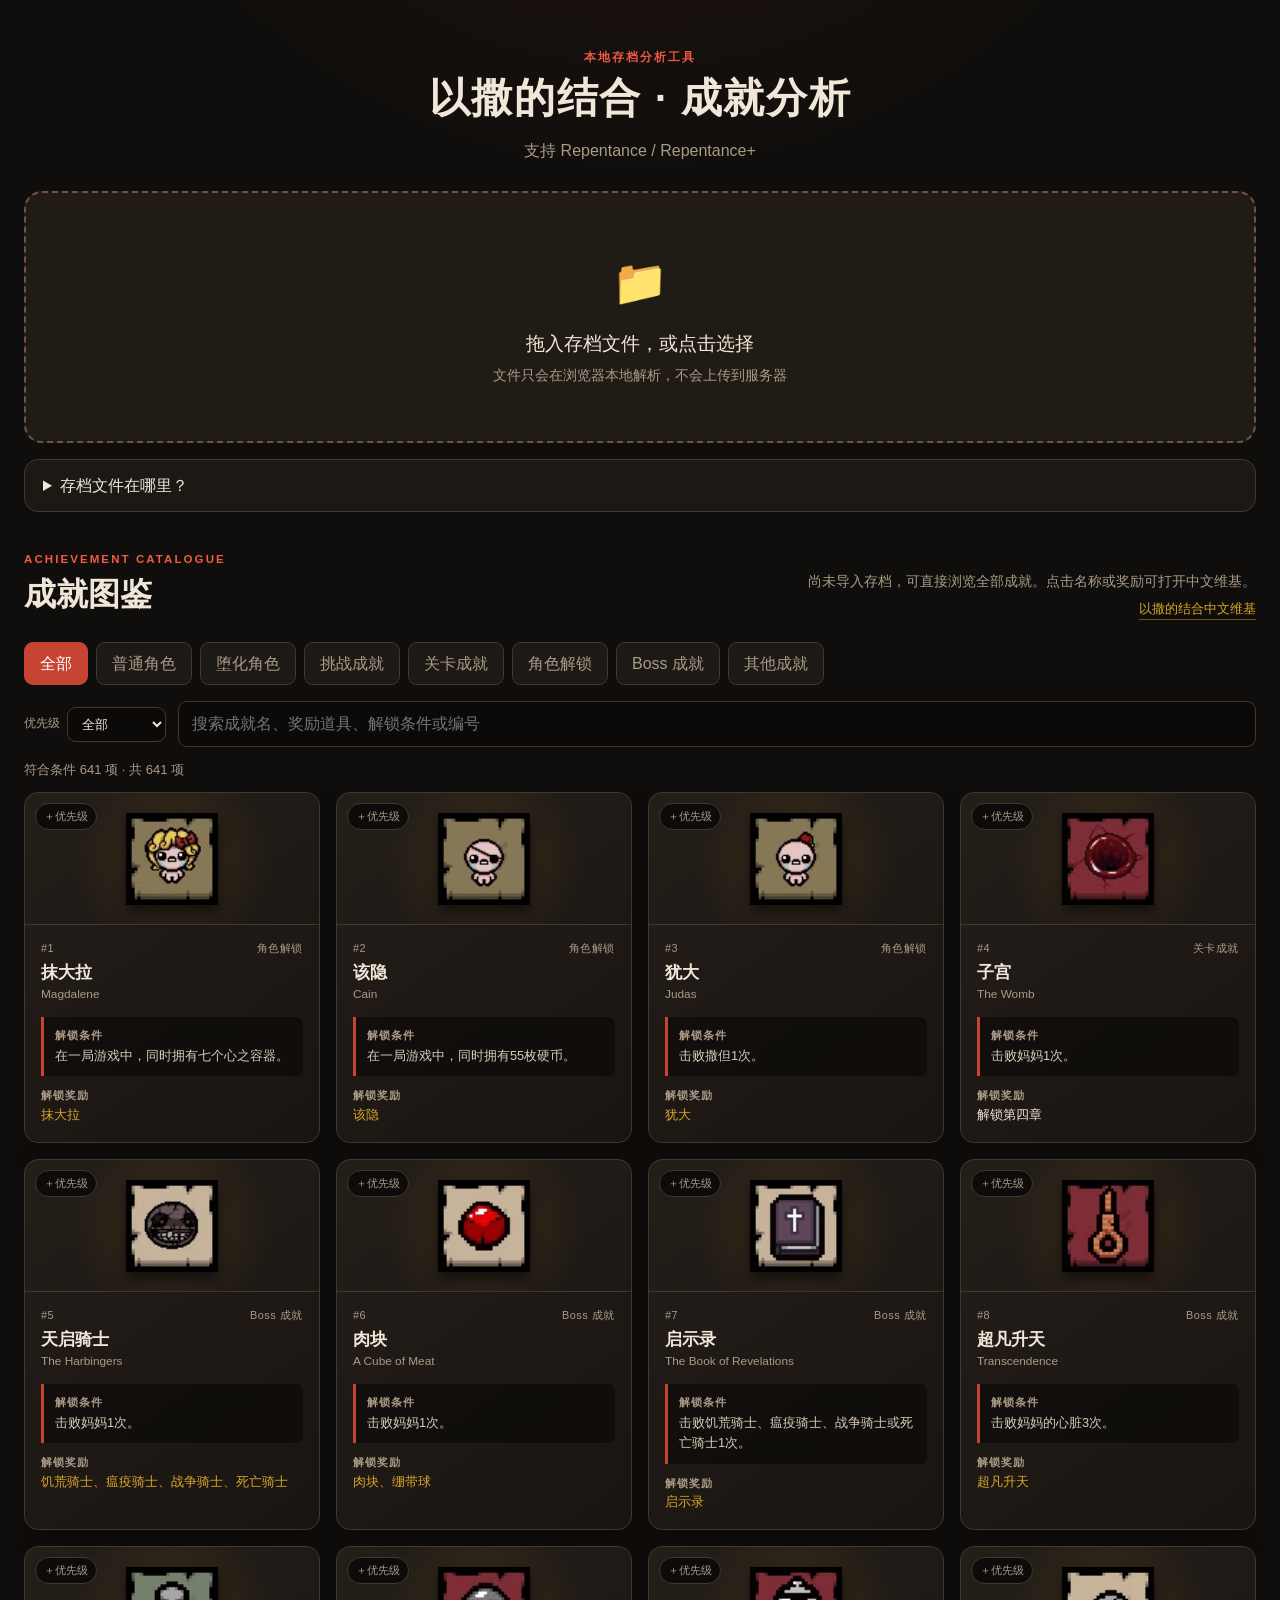
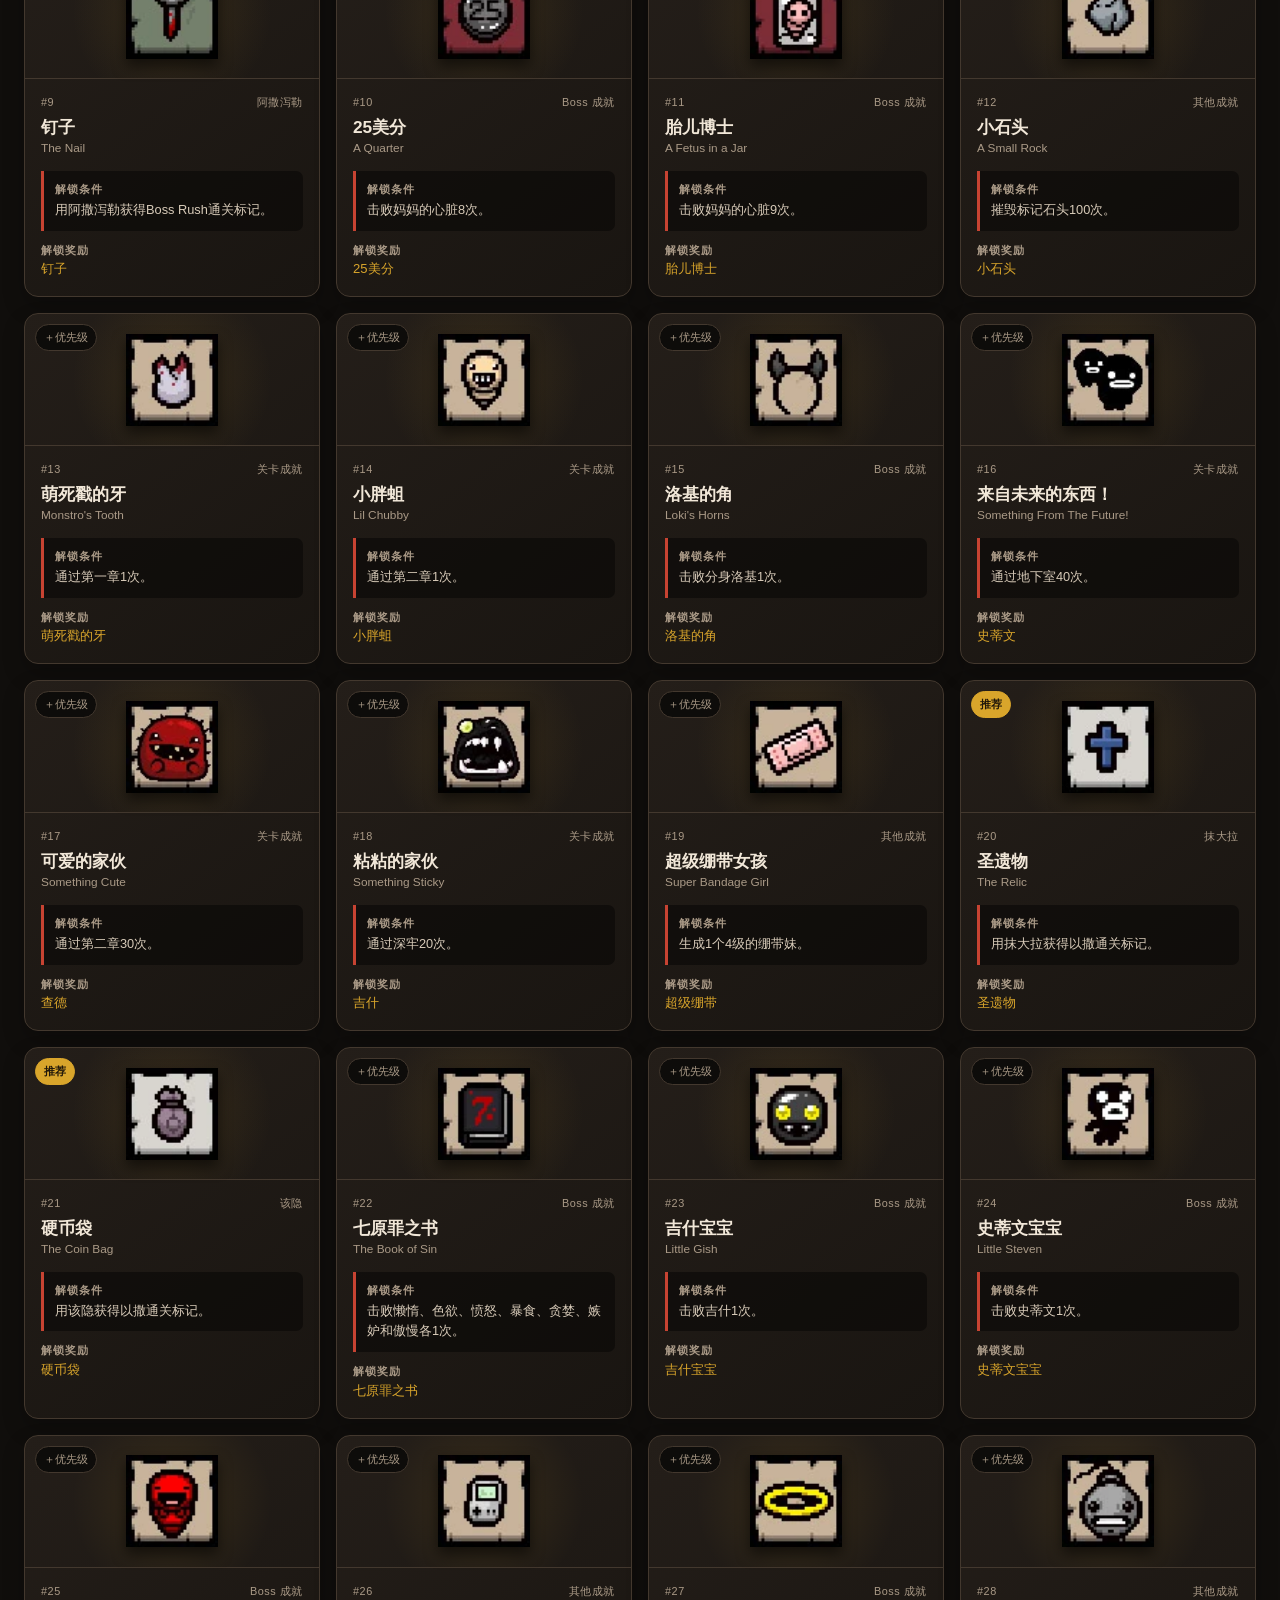
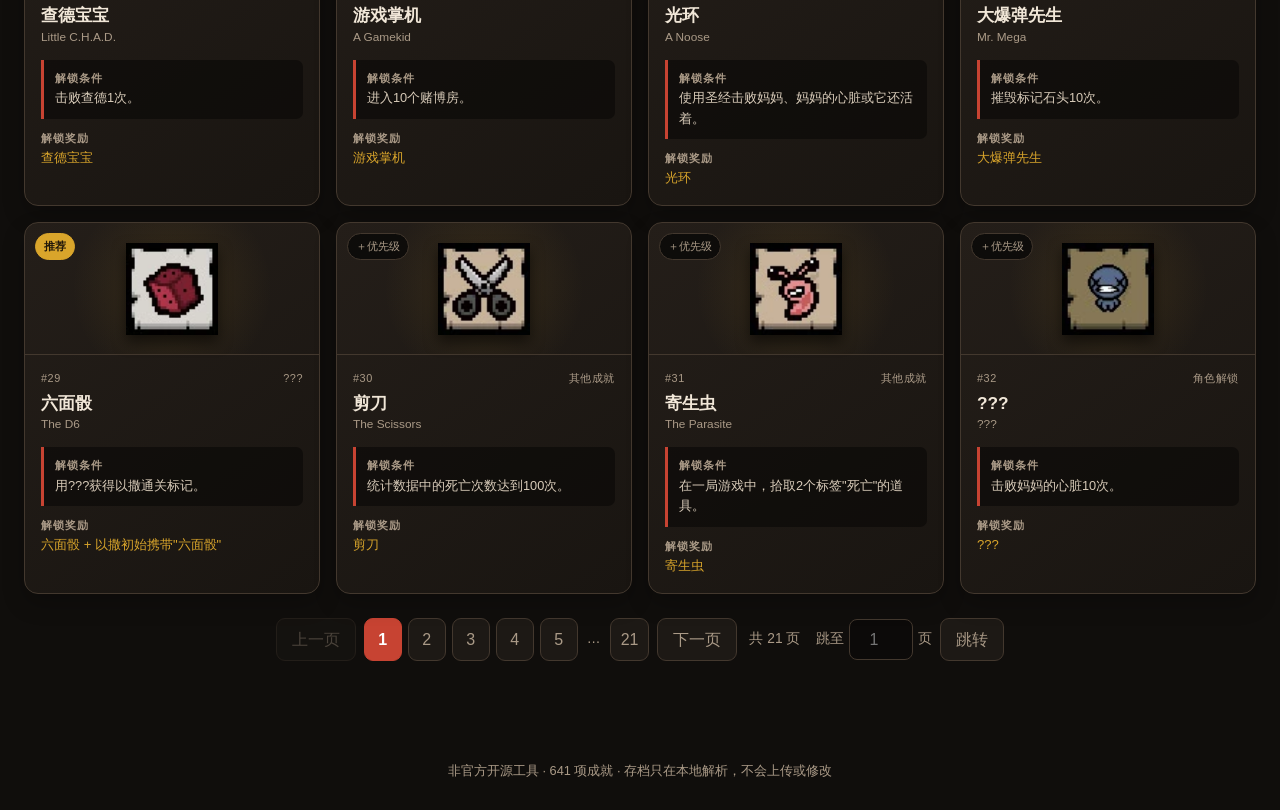
==== index.html @ 1d51459d "Release v1.0.0" ====
<!DOCTYPE html>
<html lang="zh-CN">
<head>
  <meta charset="UTF-8" />
  <meta name="viewport" content="width=device-width, initial-scale=1.0" />
  <title>以撒的结合 · 成就分析</title>
  <link rel="stylesheet" href="css/style.css" />
</head>
<body>
  <header class="site-header">
    <p class="eyebrow">本地存档分析工具</p>
    <h1>以撒的结合 · 成就分析</h1>
    <p class="subtitle">支持 Repentance / Repentance+</p>
  </header>

  <main>
    <section id="upload-section">
      <div id="drop-zone" tabindex="0" role="button" aria-label="选择或拖入存档文件">
        <div class="drop-icon" aria-hidden="true">📁</div>
        <p class="drop-title">拖入存档文件，或点击选择</p>
        <p class="drop-hint">文件只会在浏览器本地解析，不会上传到服务器</p>
        <input type="file" id="file-input" accept=".dat" hidden />
      </div>

      <details class="help-box">
        <summary>存档文件在哪里？</summary>
        <div class="help-content">
          <p><strong>忏悔 Repentance：</strong></p>
          <code>C:\Users\&lt;用户名&gt;\Documents\My Games\Binding of Isaac Repentance\rep_persistentgamedata1.dat</code>
          <p><strong>忏悔+ Repentance+：</strong></p>
          <code>C:\Users\&lt;用户名&gt;\Documents\My Games\Binding of Isaac Repentance+\rep+persistentgamedata1.dat</code>
          <p class="note">文件名结尾的 1 / 2 / 3 对应游戏内三个存档位。启用 Steam 云同步时，也可在 <code>Steam\userdata\&lt;SteamID&gt;\250900\remote\</code> 中寻找。</p>
          <p class="note">请选择 <code>persistentgamedata</code> 持久存档，而不是 <code>gamestate</code> 单局存档。</p>
        </div>
      </details>

      <div id="error-box" class="error-box" hidden></div>
    </section>

    <section id="result-section">
      <div class="card overview-card" data-save-only hidden>
        <div class="overview-main">
          <div class="big-number"><span id="stat-unlocked">0</span><span class="dim"> / <span id="stat-total">641</span></span></div>
          <div class="dim">项成就已解锁</div>
        </div>
        <div class="progress-track"><div id="progress-bar" class="progress-fill"></div></div>
        <div id="progress-pct" class="progress-pct dim"></div>
        <div id="save-meta" class="save-meta dim"></div>
      </div>

      <div class="card" data-save-only hidden>
        <h2>分类进度</h2>
        <div id="category-grid" class="category-grid"></div>
      </div>

      <div class="card" data-save-only hidden>
        <h2>存档统计 <span class="tag-exp">实验性</span></h2>
        <div id="stats-grid" class="stats-grid"></div>
      </div>

      <section class="catalog-section" aria-labelledby="catalog-title">
        <div class="catalog-heading">
          <div class="catalog-title-block">
            <p class="eyebrow">ACHIEVEMENT CATALOGUE</p>
            <h2 id="catalog-title">成就图鉴</h2>
          </div>
          <div class="catalog-heading-side">
            <p id="catalog-note" class="catalog-note">尚未导入存档，可直接浏览全部成就。点击名称或奖励可打开中文维基。</p>
            <a class="wiki-home-link" href="https://isaac.huijiwiki.com/wiki/%E9%A6%96%E9%A1%B5" target="_blank" rel="noopener noreferrer">以撒的结合中文维基</a>
          </div>
        </div>

        <div id="category-tabs" class="category-tabs" role="tablist" aria-label="成就分类">
          <button type="button" data-v="all" class="active">全部</button>
          <button type="button" data-v="normal">普通角色</button>
          <button type="button" data-v="tainted">堕化角色</button>
          <button type="button" data-v="challenge">挑战成就</button>
          <button type="button" data-v="level">关卡成就</button>
          <button type="button" data-v="character-unlock">角色解锁</button>
          <button type="button" data-v="boss">Boss 成就</button>
          <button type="button" data-v="other">其他成就</button>
        </div>

        <div class="toolbar">
          <div class="btn-group" id="filter-status" aria-label="解锁状态" hidden>
            <button type="button" data-v="all" class="active">全部状态</button>
            <button type="button" data-v="locked">未解锁</button>
            <button type="button" data-v="unlocked">已解锁</button>
          </div>
          <label id="character-filter-wrap" class="select-wrap" hidden>
            <span>人物</span>
            <select id="filter-character"><option value="all">全部人物</option></select>
          </label>
          <label class="select-wrap">
            <span>优先级</span>
            <select id="filter-priority">
              <option value="all">全部</option>
              <option value="优先">优先</option>
              <option value="推荐">推荐</option>
              <option value="none">无标记</option>
            </select>
          </label>
          <button type="button" id="hide-completed" class="toolbar-button" aria-pressed="false" hidden>隐藏已完成</button>
          <button type="button" id="reset-manual" class="toolbar-button quiet" hidden>清除手动修正</button>
          <label class="search-wrap">
            <span class="sr-only">搜索成就</span>
            <input type="search" id="search-box" placeholder="搜索成就名、奖励道具、解锁条件或编号" />
          </label>
        </div>

        <div class="catalog-meta">
          <div id="list-summary" class="dim"></div>
          <div id="status-legend" class="legend" hidden><span>✓ 已解锁</span><span>🔒 未解锁</span></div>
        </div>

        <div id="achievement-grid" class="achievement-grid"></div>

        <nav id="pagination" class="pagination" aria-label="成就分页" hidden>
          <button type="button" id="page-prev">上一页</button>
          <div id="page-numbers" class="page-numbers" aria-label="页码"></div>
          <button type="button" id="page-next">下一页</button>
          <span id="page-info" class="page-info"></span>
          <label class="page-jump">
            <span>跳至</span>
            <input type="number" id="page-jump-input" min="1" inputmode="numeric" aria-label="跳转页码" />
            <span>页</span>
          </label>
          <button type="button" id="page-jump-button">跳转</button>
        </nav>
      </section>
    </section>
  </main>

  <footer class="site-footer dim">
    <p>非官方开源工具 · 641 项成就 · 存档只在本地解析，不会上传或修改</p>
  </footer>

  <script src="data/achievements.js"></script>
  <script src="data/repentance-plus.js"></script>
  <script src="data/achievements-reference-zh.js"></script>
  <script src="data/achievements-zh.js"></script>
  <script src="js/parser.js"></script>
  <script src="js/app.js"></script>
</body>
</html>
---- css/style.css ----
:root {
  --bg: #100e0c;
  --bg-card: #1d1915;
  --bg-raised: #27211b;
  --border: #43382e;
  --text: #f1e7d8;
  --dim: #aa9a87;
  --accent: #c74332;
  --accent-bright: #f05a42;
  --gold: #d9a52b;
  --green: #62b96b;
  --ink: #0c0a09;
}

* { box-sizing: border-box; margin: 0; padding: 0; }
[hidden] { display: none !important; }

html { scroll-behavior: smooth; }

body {
  min-height: 100vh;
  background:
    radial-gradient(circle at 50% -10%, rgba(116, 42, 29, .24), transparent 36rem),
    var(--bg);
  color: var(--text);
  font-family: "Microsoft YaHei", "PingFang SC", "Segoe UI", sans-serif;
  line-height: 1.6;
}

button, input { font: inherit; }
a { color: inherit; }
.dim { color: var(--dim); }
.sr-only { position: absolute; width: 1px; height: 1px; padding: 0; margin: -1px; overflow: hidden; clip: rect(0,0,0,0); white-space: nowrap; border: 0; }

main { max-width: 1380px; margin: 0 auto; padding: 0 24px 72px; }

.site-header { text-align: center; padding: 48px 20px 28px; }
.site-header h1 { font-size: clamp(1.8rem, 4vw, 2.55rem); letter-spacing: .04em; }
.subtitle { color: var(--dim); margin-top: 6px; }
.eyebrow { color: var(--accent-bright); font-size: .72rem; font-weight: 800; letter-spacing: .18em; text-transform: uppercase; }

#drop-zone {
  border: 2px dashed #725242;
  border-radius: 18px;
  padding: 54px 20px;
  text-align: center;
  cursor: pointer;
  transition: border-color .2s, background .2s, transform .2s;
  background: rgba(35, 29, 24, .92);
}
#drop-zone:hover, #drop-zone:focus-visible, #drop-zone.dragover {
  border-color: var(--accent-bright);
  background: var(--bg-raised);
  transform: translateY(-2px);
  outline: none;
}
.drop-icon { font-size: 2.8rem; }
.drop-title { font-size: 1.2rem; margin-top: 10px; }
.drop-hint { color: var(--dim); font-size: .86rem; margin-top: 5px; }

.help-box, .card {
  background: rgba(29, 25, 21, .96);
  border: 1px solid var(--border);
  border-radius: 14px;
}
.help-box { margin-top: 16px; padding: 13px 18px; }
.help-box summary { cursor: pointer; user-select: none; }
.help-content { margin-top: 11px; font-size: .9rem; }
.help-content p { margin: 8px 0 4px; }
.help-content code {
  display: inline-block;
  max-width: 100%;
  background: var(--ink);
  border: 1px solid var(--border);
  border-radius: 6px;
  padding: 4px 9px;
  font-size: .82rem;
  overflow-wrap: anywhere;
}
.help-content .note { color: var(--dim); font-size: .84rem; }
.error-box { margin-top: 16px; background: #3b1713; border: 1px solid var(--accent); border-radius: 10px; padding: 14px 18px; color: #ffc2ba; }

.card { padding: 22px 24px; margin-top: 22px; }
.card h2 { font-size: 1.15rem; margin-bottom: 14px; }
.overview-card { text-align: center; }
.big-number { font-size: 2.8rem; font-weight: 800; }
.big-number .dim { font-size: 1.4rem; font-weight: 400; }
.progress-track { height: 14px; background: var(--ink); border-radius: 8px; margin: 14px auto 6px; max-width: 620px; overflow: hidden; border: 1px solid var(--border); }
.progress-fill { height: 100%; width: 0; background: linear-gradient(90deg, var(--accent), var(--gold)); border-radius: 8px; transition: width .6s ease; }
.progress-pct { font-size: .9rem; }
.save-meta { margin-top: 10px; font-size: .82rem; }

.category-grid, .stats-grid { display: grid; grid-template-columns: repeat(auto-fit, minmax(160px, 1fr)); gap: 12px; }
.cat-item, .stat-item { background: var(--ink); border: 1px solid var(--border); border-radius: 10px; padding: 13px 14px; }
.cat-item { color: var(--text); cursor: pointer; text-align: left; display: grid; transition: border-color .2s, transform .2s; }
.cat-item:hover { border-color: var(--gold); transform: translateY(-2px); }
.cat-name { font-size: .88rem; }
.cat-num { font-size: 1.18rem; font-weight: 800; margin: 2px 0 7px; }
.cat-bar { display: block; height: 6px; background: var(--bg-raised); border-radius: 4px; overflow: hidden; }
.cat-bar > span { display: block; height: 100%; background: var(--gold); }
.stats-grid { grid-template-columns: repeat(auto-fit, minmax(140px, 1fr)); }
.stat-item { text-align: center; }
.stat-value { font-size: 1.55rem; font-weight: 800; color: var(--gold); }
.stat-label { font-size: .82rem; color: var(--dim); }
.tag-exp { font-size: .68rem; background: var(--accent); color: #fff; border-radius: 4px; padding: 2px 7px; vertical-align: middle; font-weight: 400; }

.catalog-section { margin-top: 38px; }
.catalog-heading { display: flex; justify-content: space-between; align-items: end; gap: 24px; margin-bottom: 18px; }
.catalog-heading h2 { font-size: clamp(1.5rem, 3vw, 2rem); }
.catalog-title-block { flex: 1; min-width: 0; }
.catalog-heading-side { display: grid; justify-items: end; gap: 5px; }
.catalog-note { max-width: 560px; color: var(--dim); font-size: .85rem; text-align: right; }
.wiki-home-link { color: var(--gold); font-size: .82rem; text-decoration: none; border-bottom: 1px solid rgba(217,165,43,.45); }
.wiki-home-link:hover { color: #f2c95b; border-bottom-color: currentColor; }
.category-tabs { display: flex; gap: 8px; overflow-x: auto; padding: 4px 0 12px; scrollbar-width: thin; }
.category-tabs button, .btn-group button, .pagination button, .toolbar-button {
  color: var(--dim);
  background: var(--bg-card);
  border: 1px solid var(--border);
  border-radius: 9px;
  padding: 8px 15px;
  cursor: pointer;
  white-space: nowrap;
  transition: color .2s, border-color .2s, background .2s;
}
.category-tabs button:hover, .btn-group button:hover, .pagination button:hover:not(:disabled), .toolbar-button:hover { color: var(--text); border-color: #79604c; }
.category-tabs button.active { color: #fff; border-color: var(--accent); background: var(--accent); }

.toolbar { display: flex; flex-wrap: wrap; gap: 12px; align-items: center; margin: 4px 0 12px; }
.btn-group { display: flex; gap: 6px; }
.btn-group button.active { background: #5b291f; border-color: var(--accent); color: #fff; }
.select-wrap { display: flex; align-items: center; gap: 7px; color: var(--dim); font-size: .78rem; }
.select-wrap select { color: var(--text); background: var(--ink); border: 1px solid var(--border); border-radius: 9px; padding: 8px 28px 8px 10px; outline: none; }
.select-wrap select:focus { border-color: var(--gold); }
.toolbar-button { padding: 8px 12px; font-size: .82rem; }
.toolbar-button.active { color: #fff; border-color: var(--green); background: #23482a; }
.toolbar-button.quiet { color: #d4bfa6; }
.search-wrap { flex: 1; min-width: 260px; }
#search-box { width: 100%; color: var(--text); background: var(--ink); border: 1px solid var(--border); border-radius: 9px; padding: 9px 13px; outline: none; }
#search-box:focus { border-color: var(--gold); box-shadow: 0 0 0 3px rgba(217, 165, 43, .12); }
.catalog-meta { display: flex; justify-content: space-between; align-items: center; gap: 16px; font-size: .82rem; margin-bottom: 12px; }
.legend { display: flex; gap: 12px; color: var(--dim); }

.achievement-grid { display: grid; grid-template-columns: repeat(4, minmax(0, 1fr)); gap: 16px; scroll-margin-top: 14px; }
.achievement-card {
  position: relative;
  min-width: 0;
  overflow: hidden;
  background: linear-gradient(145deg, #241e19, #191511);
  border: 1px solid var(--border);
  border-radius: 14px;
  box-shadow: 0 10px 22px rgba(0,0,0,.22);
  transition: opacity .2s, transform .2s, border-color .2s;
}
.achievement-card.done { border-color: rgba(98,185,107,.62); }
.achievement-card.locked { opacity: .5; filter: saturate(.68); }
.achievement-card:hover { opacity: 1; transform: translateY(-3px); border-color: #8c7058; }
.card-status { position: absolute; z-index: 2; top: 10px; right: 10px; display: grid; place-items: center; width: 32px; height: 32px; padding: 0; cursor: pointer; color: var(--text); border-radius: 50%; background: rgba(12,10,9,.9); border: 1px solid var(--border); font-weight: 900; }
.achievement-card.done .card-status { color: var(--green); border-color: var(--green); }
.card-status.manual { box-shadow: 0 0 0 3px rgba(217,165,43,.28); border-color: var(--gold); }
.priority-mark { position: absolute; z-index: 2; top: 10px; left: 10px; cursor: pointer; color: var(--dim); background: rgba(12,10,9,.9); border: 1px solid var(--border); border-radius: 999px; padding: 4px 8px; font-size: .66rem; }
.priority-mark.has-priority { color: #20170a; border-color: var(--gold); background: var(--gold); font-weight: 800; }
.achievement-icon-wrap { position: relative; display: grid; place-items: center; min-height: 132px; background: radial-gradient(circle, rgba(217,165,43,.13), transparent 62%); border-bottom: 1px solid var(--border); }
.achievement-icon { display: block; width: 92px; height: 92px; object-fit: contain; image-rendering: auto; filter: drop-shadow(0 7px 7px rgba(0,0,0,.55)); }
.achievement-icon-sprite { background-repeat: no-repeat; background-size: 1840px 2944px; }
.achievement-card.locked .achievement-icon { filter: grayscale(1) drop-shadow(0 7px 7px rgba(0,0,0,.5)); }
.achievement-icon.missing { visibility: hidden; }
.achievement-body { padding: 15px 16px 17px; }
.achievement-kicker { display: flex; justify-content: space-between; gap: 8px; color: var(--dim); font-size: .68rem; letter-spacing: .05em; }
.achievement-body h3 { margin-top: 4px; font-size: 1.08rem; line-height: 1.35; }
.achievement-body h3 a { text-decoration: none; border-bottom: 1px solid transparent; }
.achievement-body h3 a:hover { color: var(--gold); border-color: var(--gold); }
.english-name { color: var(--dim); font-size: .74rem; min-height: 1.25rem; }
.unlock-box { margin-top: 12px; padding: 10px 11px; background: rgba(10,8,7,.64); border-left: 3px solid var(--accent); border-radius: 0 7px 7px 0; }
.unlock-box > span, .reward-line > span { display: block; color: var(--dim); font-size: .66rem; font-weight: 800; letter-spacing: .08em; }
.unlock-box p { margin-top: 2px; color: #d8cbb9; font-size: .8rem; }
.reward-line { margin-top: 11px; font-size: .82rem; }
.reward-line a { color: var(--gold); text-decoration: none; }
.reward-line a:hover { text-decoration: underline; }
.reward-line.no-reward { color: var(--dim); }
.achievement-group-title { grid-column: 1 / -1; margin-top: 10px; padding: 8px 4px 5px; color: var(--gold); border-bottom: 1px solid var(--border); font-size: 1rem; }
.empty-state { grid-column: 1 / -1; color: var(--dim); text-align: center; padding: 52px 20px; border: 1px dashed var(--border); border-radius: 14px; }

.pagination { display: flex; flex-wrap: wrap; justify-content: center; align-items: center; gap: 8px; margin-top: 24px; }
.page-numbers { display: flex; align-items: center; gap: 6px; }
.pagination .page-number { min-width: 38px; padding-inline: 10px; }
.pagination .page-number.active { color: #fff; border-color: var(--accent); background: var(--accent); font-weight: 800; }
.page-ellipsis { min-width: 20px; color: var(--dim); text-align: center; }
.pagination button:disabled { cursor: not-allowed; opacity: .38; }
.pagination span { color: var(--dim); font-size: .86rem; }
.page-info { margin: 0 4px; }
.page-jump { display: flex; align-items: center; gap: 5px; margin-left: 4px; }
.page-jump input { width: 64px; color: var(--text); background: var(--ink); border: 1px solid var(--border); border-radius: 8px; padding: 7px 6px; text-align: center; outline: none; }
.page-jump input:focus { border-color: var(--gold); box-shadow: 0 0 0 3px rgba(217,165,43,.12); }
.site-footer { text-align: center; padding: 28px 20px; font-size: .8rem; }

@media (max-width: 1120px) { .achievement-grid { grid-template-columns: repeat(3, minmax(0, 1fr)); } }
@media (max-width: 780px) {
  main { padding-inline: 14px; }
  .site-header { padding-top: 32px; }
  .card { padding: 18px; }
  .catalog-heading { display: block; }
  .catalog-heading-side { justify-items: start; margin-top: 8px; }
  .catalog-note { margin-top: 8px; text-align: left; }
  .achievement-grid { grid-template-columns: repeat(2, minmax(0, 1fr)); gap: 12px; }
  .catalog-meta { align-items: flex-start; }
  .legend { display: none; }
}
@media (max-width: 500px) {
  .achievement-grid { grid-template-columns: 1fr; }
  .btn-group { width: 100%; }
  .btn-group button { flex: 1; padding-inline: 8px; }
  .select-wrap { flex: 1; }
  .select-wrap select { flex: 1; min-width: 0; }
  .achievement-icon-wrap { min-height: 116px; }
}
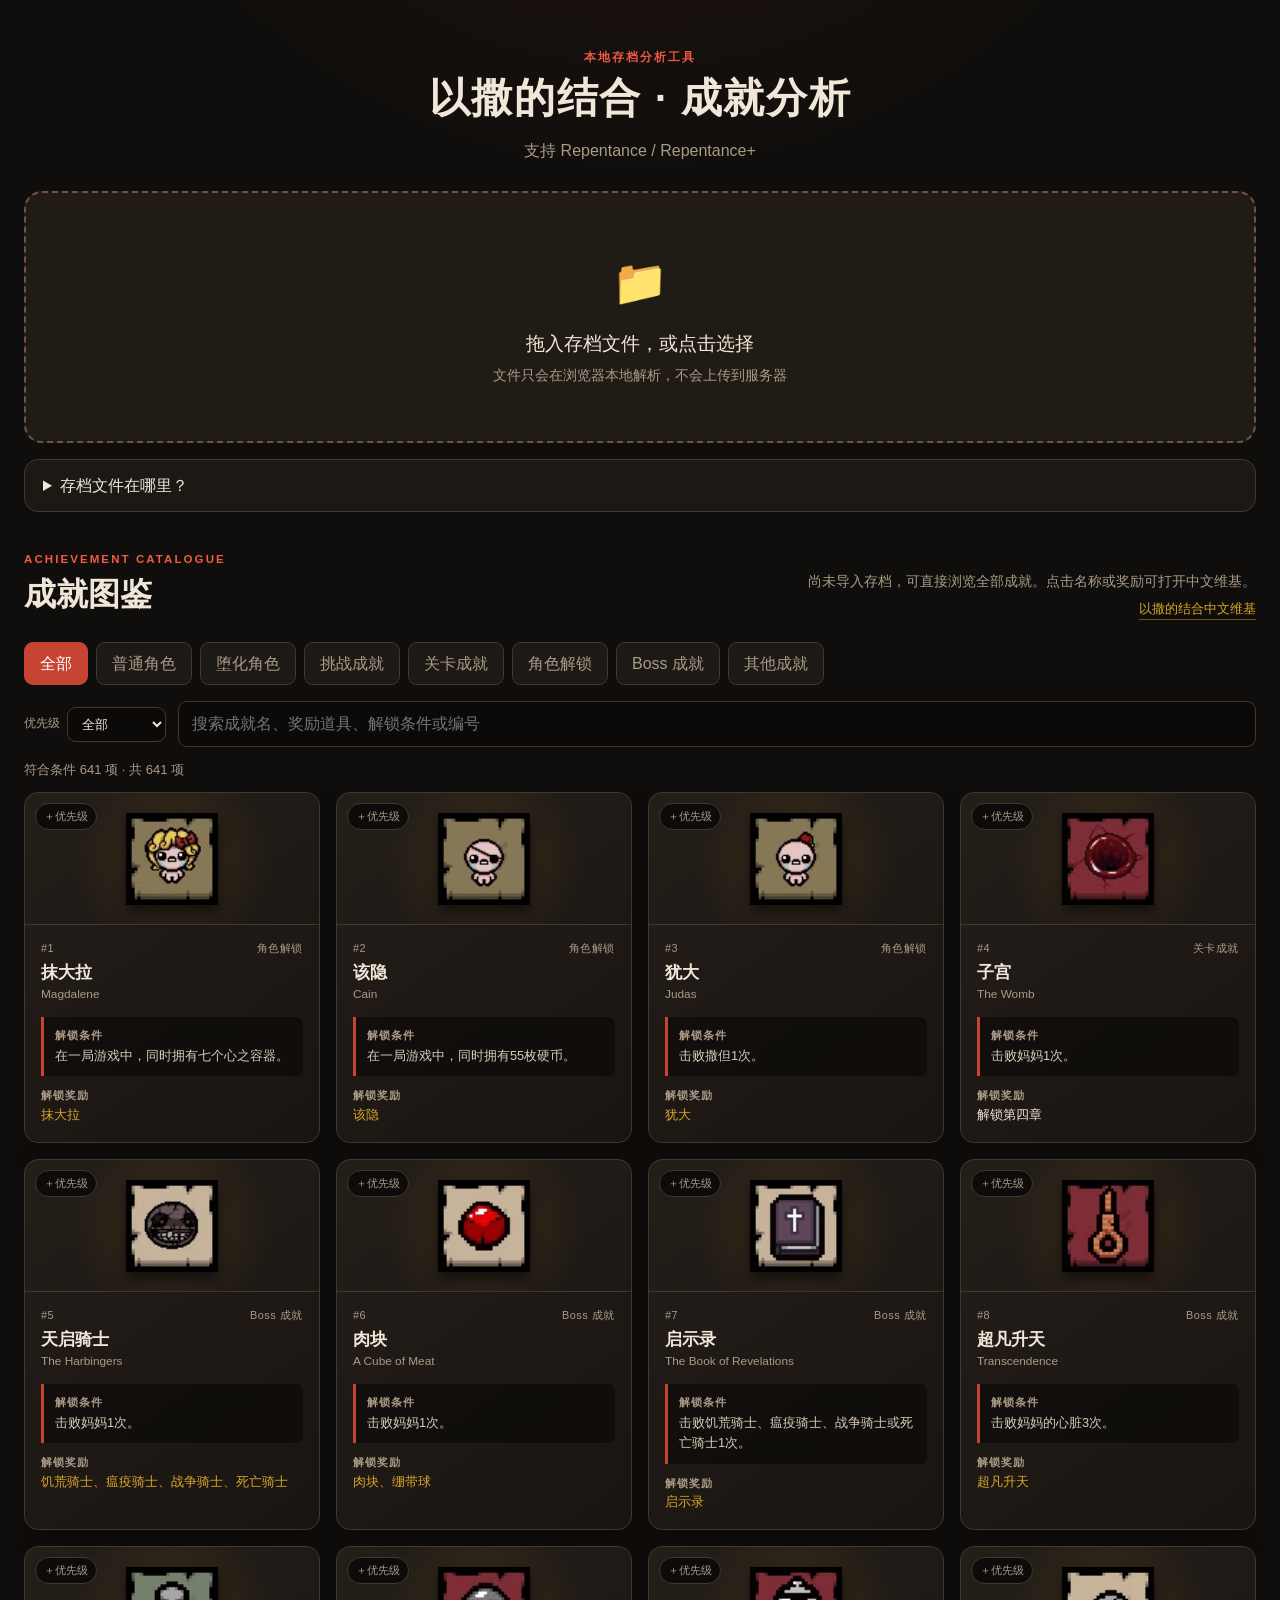
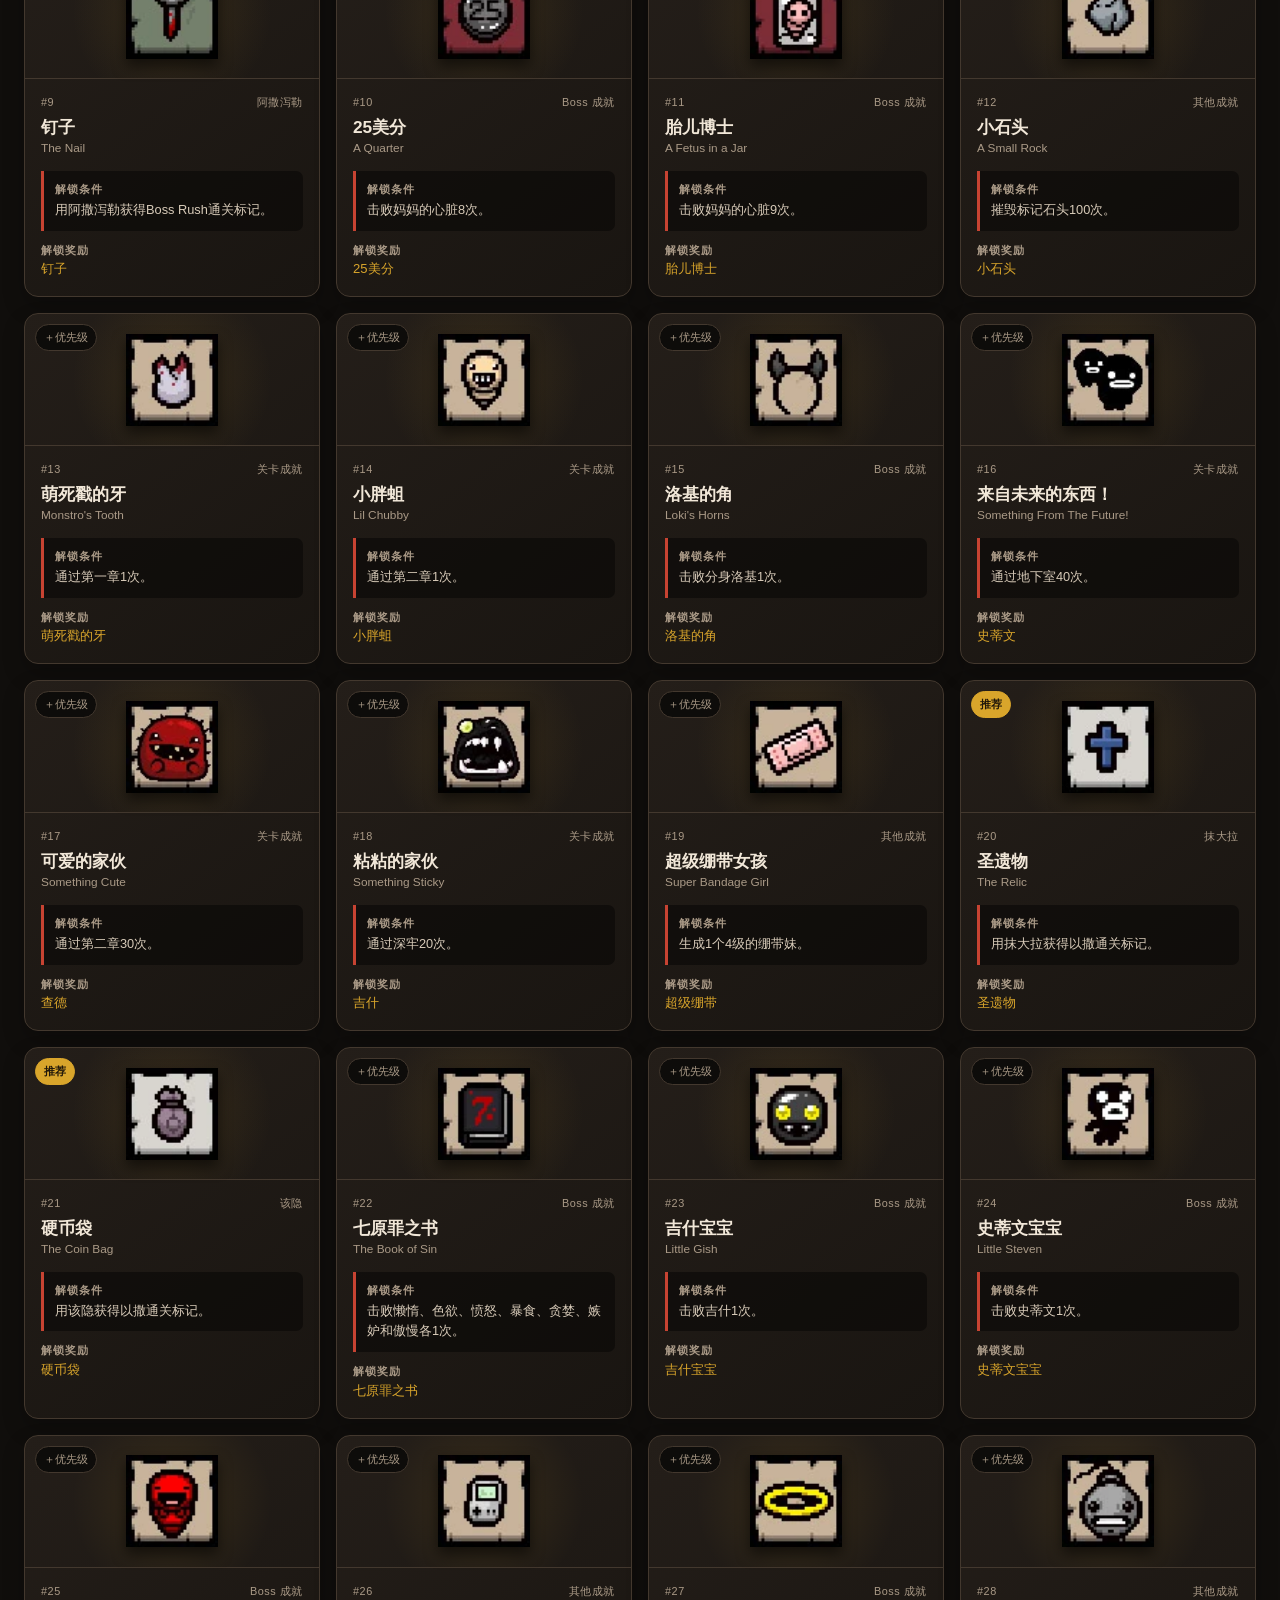
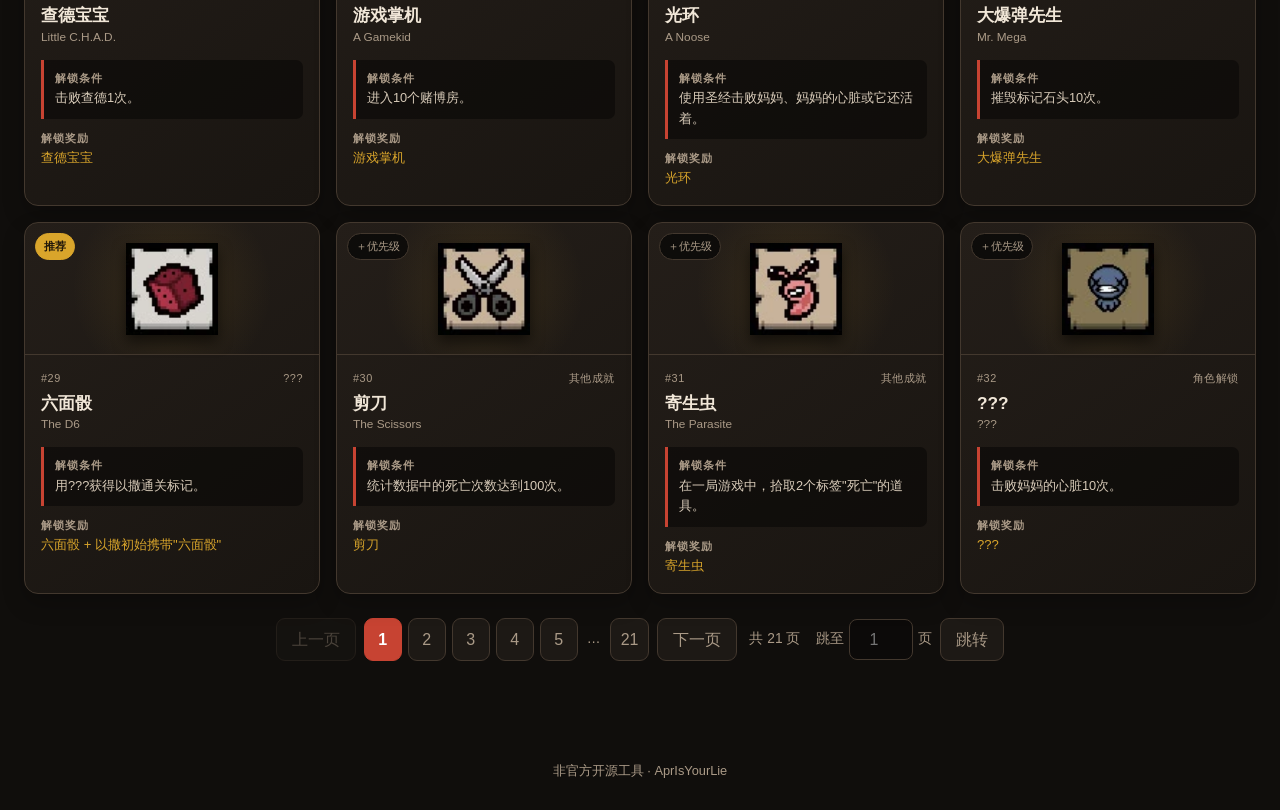
==== commit 502fa7e1: "更新脚注文本" ====
--- a/index.html
+++ b/index.html
@@ -132,7 +132,7 @@
   </main>
 
   <footer class="site-footer dim">
-    <p>非官方开源工具 · 641 项成就 · 存档只在本地解析，不会上传或修改</p>
+    <p>非官方开源工具 · AprIsYourLie</p>
   </footer>
 
   <script src="data/achievements.js"></script>
